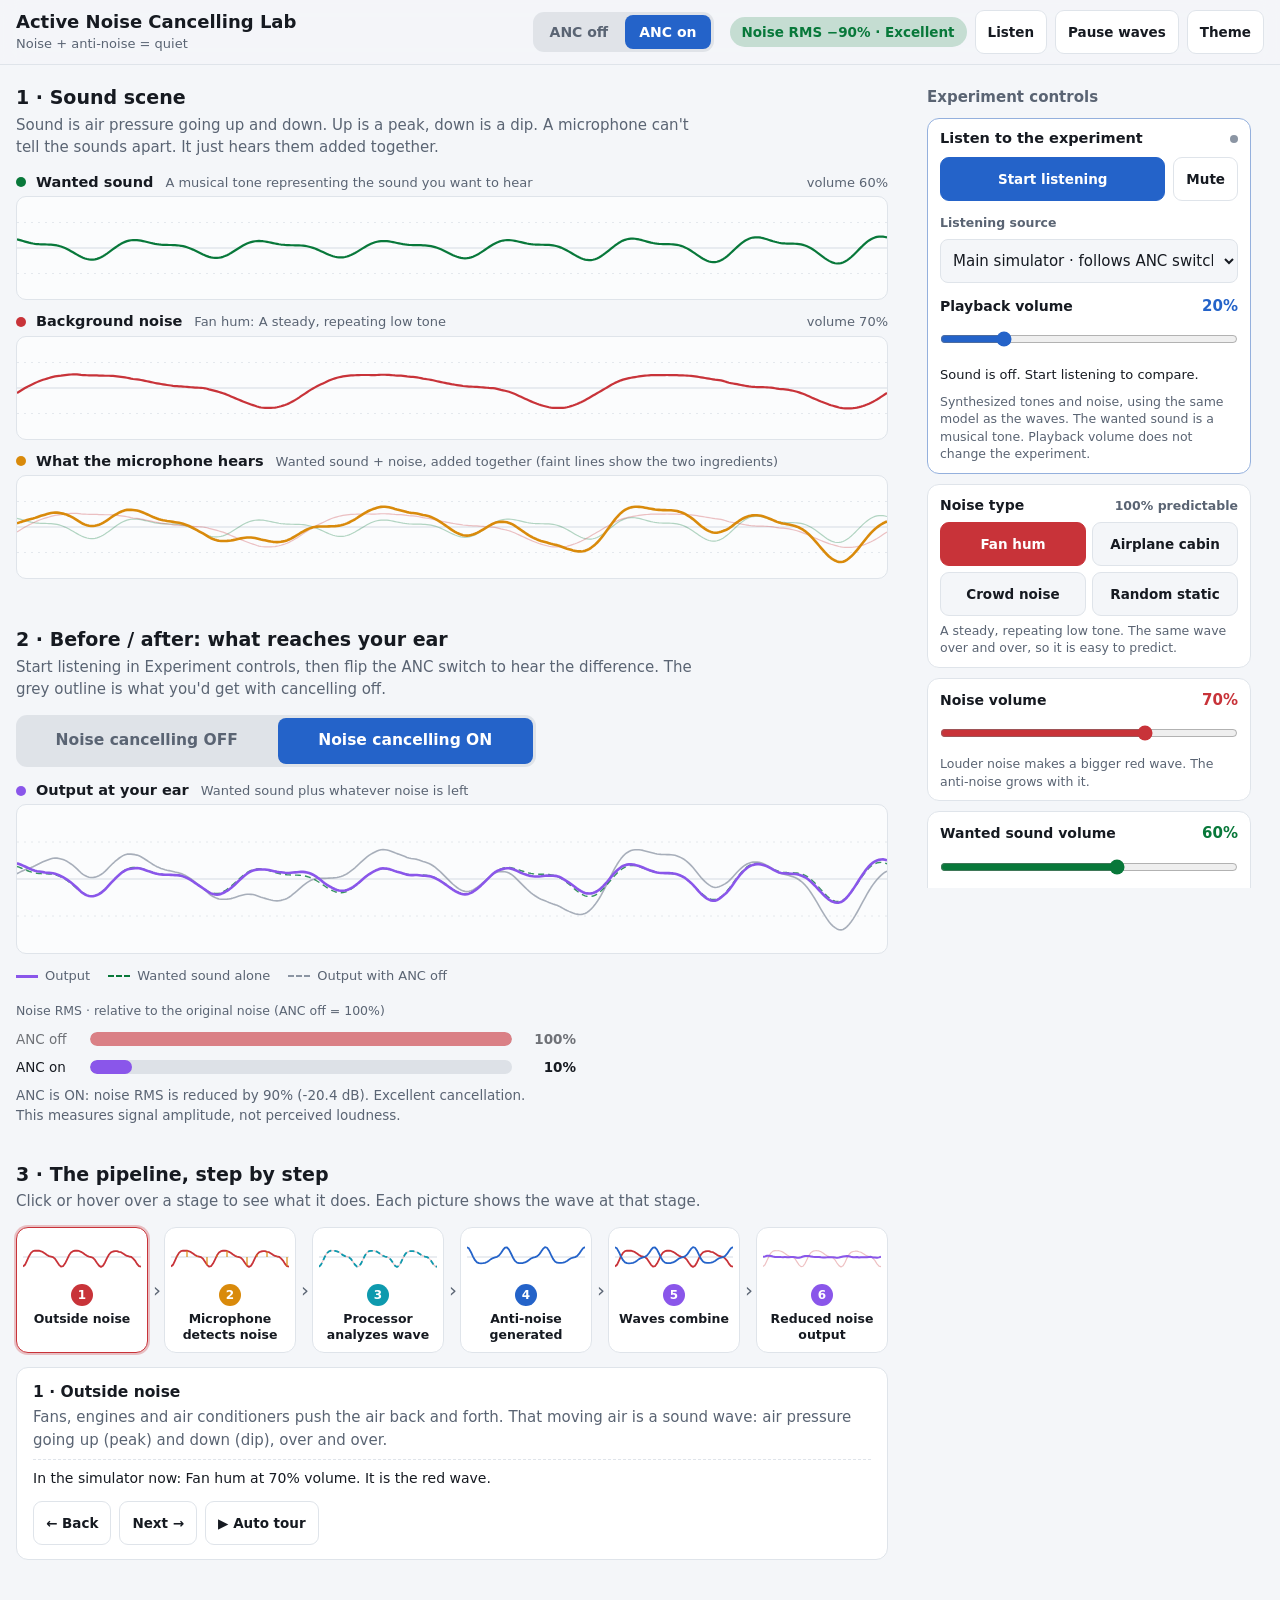
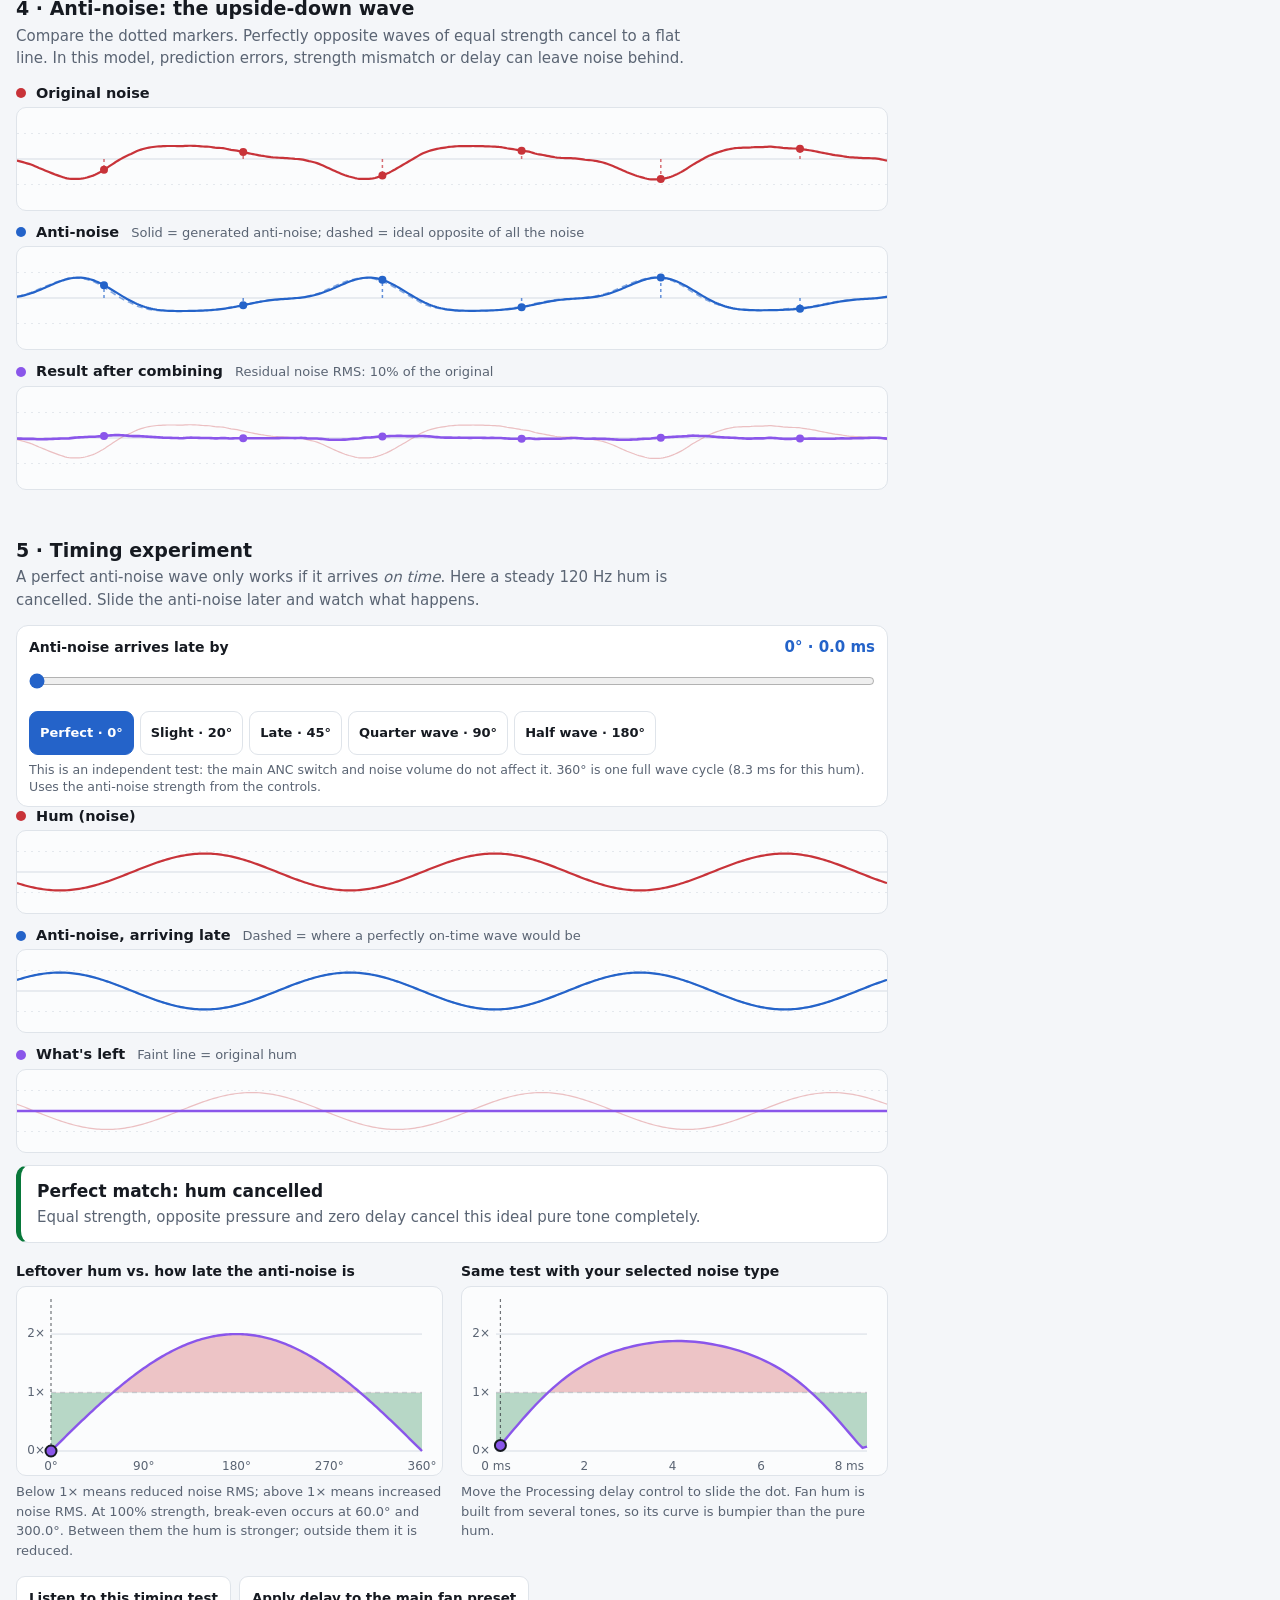
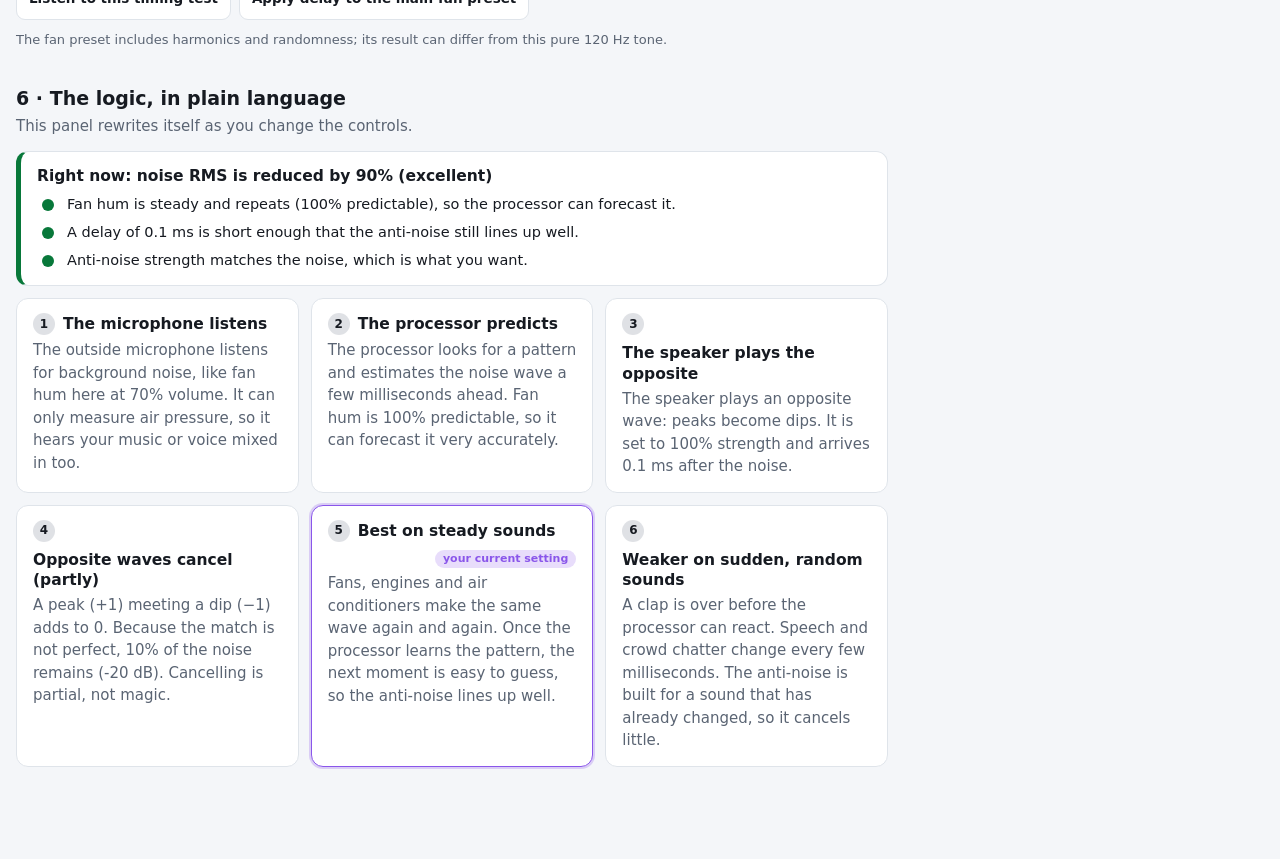
==== lessons/03-noisecancelling/index.html @ a5bebc1d "Add noise cancelling audio playback and fix experiment UI" ====
<!doctype html>
<html lang="en">
<head>
<meta charset="utf-8">
<meta name="viewport" content="width=device-width, initial-scale=1">
<title>Noise Cancelling Lab</title>
<meta name="description" content="An interactive simulator that explains how active noise cancelling works.">
<link rel="stylesheet" href="styles.css?v=20261013">
</head>
<body>

<header class="topbar">
  <div class="brand">
    <h1>Active Noise Cancelling Lab</h1>
    <p>Noise + anti-noise = quiet</p>
  </div>

  <div class="seg anc-toggle" role="group" aria-label="Noise cancelling">
    <button type="button" data-anc="off" aria-pressed="false">ANC off</button>
    <button type="button" data-anc="on" aria-pressed="true">ANC on</button>
  </div>

  <div class="status">
    <span id="pill" class="pill" role="status" aria-live="polite"></span>
    <button type="button" class="btn" id="btn-audio-header" aria-pressed="false" aria-label="Start or stop synthesized audio">Listen</button>
    <button type="button" class="btn" id="btn-pause" aria-pressed="false">Pause waves</button>
    <button type="button" class="btn" id="btn-theme" aria-label="Switch light or dark theme">Theme</button>
  </div>
</header>

<main class="app">

  <!-- 1 · SOUND SCENE -->
  <section id="scene" aria-labelledby="h-scene">
    <h2 id="h-scene">1 · Sound scene</h2>
    <p class="lede">Sound is air pressure going up and down. Up is a peak, down is a dip. A microphone can't tell the sounds apart. It just hears them added together.</p>

    <div class="lane c-wanted">
      <div class="lane-head">
        <span class="dot"></span><h3>Wanted sound</h3>
        <span class="lane-note">A musical tone representing the sound you want to hear</span>
        <output id="v-wanted" class="lane-val"></output>
      </div>
      <canvas class="cv" data-cv="scene-wanted" role="img" aria-label="Animated wanted sound waveform"></canvas>
    </div>

    <div class="lane c-noise">
      <div class="lane-head">
        <span class="dot"></span><h3>Background noise</h3>
        <span class="lane-note" id="n-noise">The sound you want to get rid of</span>
        <output id="v-noise" class="lane-val"></output>
      </div>
      <canvas class="cv" data-cv="scene-noise" role="img" aria-label="Animated background noise waveform"></canvas>
    </div>

    <div class="lane c-mic">
      <div class="lane-head">
        <span class="dot"></span><h3>What the microphone hears</h3>
        <span class="lane-note">Wanted sound + noise, added together (faint lines show the two ingredients)</span>
      </div>
      <canvas class="cv" data-cv="scene-mic" role="img" aria-label="Animated combined waveform of wanted sound plus noise"></canvas>
    </div>
  </section>

  <!-- CONTROLS (sticky column on wide screens) -->
  <aside class="controls" aria-label="Controls">
    <h2>Experiment controls</h2>

    <div class="ctl audio-card" style="--c: var(--anti)">
      <div class="ctl-top"><h3>Listen to the experiment</h3><span class="audio-dot" id="audio-dot" aria-hidden="true"></span></div>
      <div class="audio-actions">
        <button type="button" class="btn primary" id="btn-audio" aria-pressed="false">Start listening</button>
        <button type="button" class="btn" id="btn-mute" aria-pressed="false">Mute</button>
      </div>
      <label for="ctl-source">Listening source</label>
      <select id="ctl-source">
        <option value="main">Main simulator · follows ANC switch</option>
        <option value="timing">Timing test · independent of ANC switch</option>
      </select>
      <div class="ctl-top"><label for="ctl-listen">Playback volume</label><output id="o-listen">20%</output></div>
      <input type="range" id="ctl-listen" min="0" max="100" step="1" value="20" aria-describedby="audio-hint">
      <p id="audio-status" class="audio-status" role="status" aria-live="polite">Sound is off. Start listening to compare.</p>
      <p class="hint" id="audio-hint">Synthesized tones and noise, using the same model as the waves. The wanted sound is a musical tone. Playback volume does not change the experiment.</p>
    </div>

    <div class="ctl" style="--c: var(--noise)">
      <div class="ctl-top"><span class="ctl-name" id="l-type">Noise type</span><output id="v-pred" class="pred"></output></div>
      <div class="types" role="radiogroup" aria-labelledby="l-type">
        <button type="button" class="type-btn" role="radio" data-type="hum">Fan hum</button>
        <button type="button" class="type-btn" role="radio" data-type="cabin">Airplane cabin</button>
        <button type="button" class="type-btn" role="radio" data-type="crowd">Crowd noise</button>
        <button type="button" class="type-btn" role="radio" data-type="static">Random static</button>
      </div>
      <p class="hint" id="h-type"></p>
    </div>

    <div class="ctl" style="--c: var(--noise)">
      <div class="ctl-top"><label for="ctl-noise">Noise volume</label><output id="o-noise"></output></div>
      <input type="range" id="ctl-noise" min="0" max="100" step="1">
      <p class="hint" id="h-noise"></p>
    </div>

    <div class="ctl" style="--c: var(--wanted)">
      <div class="ctl-top"><label for="ctl-wanted">Wanted sound volume</label><output id="o-wanted"></output></div>
      <input type="range" id="ctl-wanted" min="0" max="100" step="1">
      <p class="hint" id="h-wanted"></p>
    </div>

    <div class="ctl" style="--c: var(--anti)">
      <div class="ctl-top"><label for="ctl-strength">Anti-noise strength</label><output id="o-strength"></output></div>
      <input type="range" id="ctl-strength" min="0" max="150" step="1">
      <p class="hint" id="h-strength"></p>
    </div>

    <div class="ctl" style="--c: var(--anti)">
      <div class="ctl-top"><label for="ctl-delay">Processing delay</label><output id="o-delay"></output></div>
      <input type="range" id="ctl-delay" min="0" max="84" step="1">
      <p class="hint" id="h-delay"></p>
    </div>

    <button type="button" class="btn wide" id="btn-reset">Reset all controls</button>
  </aside>

  <!-- 5 · BEFORE / AFTER -->
  <section id="output" aria-labelledby="h-output">
    <h2 id="h-output">2 · Before / after: what reaches your ear</h2>
    <p class="lede">Start listening in Experiment controls, then flip the ANC switch to hear the difference. The grey outline is what you'd get with cancelling off.</p>

    <div class="seg big anc-toggle" role="group" aria-label="Noise cancelling before and after">
      <button type="button" data-anc="off" aria-pressed="false">Noise cancelling OFF</button>
      <button type="button" data-anc="on" aria-pressed="true">Noise cancelling ON</button>
    </div>

    <div class="lane c-out">
      <div class="lane-head">
        <span class="dot"></span><h3>Output at your ear</h3>
        <span class="lane-note" id="n-out"></span>
      </div>
      <canvas class="cv tall" data-cv="out" role="img" aria-label="Animated output waveform at the listener's ear"></canvas>
    </div>

    <div class="legend">
      <span class="key c-out"><i></i>Output</span>
      <span class="key c-wanted"><i class="dashed"></i>Wanted sound alone</span>
      <span class="key c-ghost"><i class="dashed"></i>Output with ANC off</span>
    </div>

    <p class="meter-label">Noise RMS · relative to the original noise (ANC off = 100%)</p>
    <div class="meters">
      <div class="meter c-noise">
        <span>ANC off</span>
        <div class="bar"><i id="bar-off"></i></div>
        <b id="m-off"></b>
      </div>
      <div class="meter c-out">
        <span>ANC on</span>
        <div class="bar"><i id="bar-on"></i></div>
        <b id="m-on"></b>
      </div>
    </div>
    <p class="meter-caption" id="m-caption"></p>
  </section>

  <!-- 2 · PIPELINE -->
  <section id="pipeline" aria-labelledby="h-pipeline">
    <h2 id="h-pipeline">3 · The pipeline, step by step</h2>
    <p class="lede">Click or hover over a stage to see what it does. Each picture shows the wave at that stage.</p>

    <div class="pl-wrap">
      <ol class="pipeline">
        <li class="stage" style="--c: var(--noise)"><button type="button" class="stage-btn" data-stage="0" aria-pressed="true"><canvas class="cv thumb" data-cv="thumb-0" aria-hidden="true"></canvas><span class="stage-text"><span class="stage-num">1</span>Outside noise</span></button></li>
        <li class="stage" style="--c: var(--mic)"><button type="button" class="stage-btn" data-stage="1" aria-pressed="false"><canvas class="cv thumb" data-cv="thumb-1" aria-hidden="true"></canvas><span class="stage-text"><span class="stage-num">2</span>Microphone detects noise</span></button></li>
        <li class="stage" style="--c: var(--proc)"><button type="button" class="stage-btn" data-stage="2" aria-pressed="false"><canvas class="cv thumb" data-cv="thumb-2" aria-hidden="true"></canvas><span class="stage-text"><span class="stage-num">3</span>Processor analyzes wave</span></button></li>
        <li class="stage" style="--c: var(--anti)"><button type="button" class="stage-btn" data-stage="3" aria-pressed="false"><canvas class="cv thumb" data-cv="thumb-3" aria-hidden="true"></canvas><span class="stage-text"><span class="stage-num">4</span>Anti-noise generated</span></button></li>
        <li class="stage" style="--c: var(--out)"><button type="button" class="stage-btn" data-stage="4" aria-pressed="false"><canvas class="cv thumb" data-cv="thumb-4" aria-hidden="true"></canvas><span class="stage-text"><span class="stage-num">5</span>Waves combine</span></button></li>
        <li class="stage" style="--c: var(--out)"><button type="button" class="stage-btn" data-stage="5" aria-pressed="false"><canvas class="cv thumb" data-cv="thumb-5" aria-hidden="true"></canvas><span class="stage-text"><span class="stage-num">6</span>Reduced noise output</span></button></li>
      </ol>
    </div>

    <div class="note stage-detail" id="stage-detail" aria-live="polite">
      <h3 id="sd-title"></h3>
      <p id="sd-body"></p>
      <p class="live" id="sd-live"></p>
      <div class="stage-nav">
        <button type="button" class="btn" id="st-prev">← Back</button>
        <button type="button" class="btn" id="st-next">Next →</button>
        <button type="button" class="btn" id="st-tour" aria-pressed="false">▶ Auto tour</button>
      </div>
    </div>
  </section>

  <!-- 3 · ANTI-NOISE DEMO -->
  <section id="anti" aria-labelledby="h-anti">
    <h2 id="h-anti">4 · Anti-noise: the upside-down wave</h2>
    <p class="lede">Compare the dotted markers. Perfectly opposite waves of equal strength cancel to a flat line. In this model, prediction errors, strength mismatch or delay can leave noise behind.</p>

    <div class="lane c-noise">
      <div class="lane-head"><span class="dot"></span><h3>Original noise</h3></div>
      <canvas class="cv" data-cv="demo-noise" role="img" aria-label="Noise waveform with markers"></canvas>
    </div>
    <div class="lane c-anti">
      <div class="lane-head"><span class="dot"></span><h3>Anti-noise</h3><span class="lane-note">Solid = generated anti-noise; dashed = ideal opposite of all the noise</span></div>
      <canvas class="cv" data-cv="demo-anti" role="img" aria-label="Inverted anti-noise waveform with markers"></canvas>
    </div>
    <div class="lane c-out">
      <div class="lane-head"><span class="dot"></span><h3>Result after combining</h3><span class="lane-note" id="n-demo-result"></span></div>
      <canvas class="cv" data-cv="demo-result" role="img" aria-label="Combined residual noise waveform with markers"></canvas>
    </div>
  </section>

  <!-- 6 · TIMING EXPERIMENT -->
  <section id="timing" aria-labelledby="h-timing">
    <h2 id="h-timing">5 · Timing experiment</h2>
    <p class="lede">A perfect anti-noise wave only works if it arrives <em>on time</em>. Here a steady 120 Hz hum is cancelled. Slide the anti-noise later and watch what happens.</p>

    <div class="ctl" style="--c: var(--anti)">
      <div class="ctl-top"><label for="ctl-tone">Anti-noise arrives late by</label><output id="o-tone"></output></div>
      <input type="range" id="ctl-tone" min="0" max="360" step="1">
      <div class="presets" role="group" aria-label="Timing presets">
        <button type="button" class="btn" data-phase="0">Perfect · 0°</button>
        <button type="button" class="btn" data-phase="20">Slight · 20°</button>
        <button type="button" class="btn" data-phase="45">Late · 45°</button>
        <button type="button" class="btn" data-phase="90">Quarter wave · 90°</button>
        <button type="button" class="btn" data-phase="180">Half wave · 180°</button>
      </div>
      <p class="hint">This is an independent test: the main ANC switch and noise volume do not affect it. 360° is one full wave cycle (8.3 ms for this hum). Uses the anti-noise strength from the controls.</p>
    </div>

    <div class="lane c-noise">
      <div class="lane-head"><span class="dot"></span><h3>Hum (noise)</h3></div>
      <canvas class="cv short" data-cv="tone-noise" role="img" aria-label="Test hum waveform"></canvas>
    </div>
    <div class="lane c-anti">
      <div class="lane-head"><span class="dot"></span><h3>Anti-noise, arriving late</h3><span class="lane-note">Dashed = where a perfectly on-time wave would be</span></div>
      <canvas class="cv short" data-cv="tone-anti" role="img" aria-label="Delayed anti-noise waveform"></canvas>
    </div>
    <div class="lane c-out">
      <div class="lane-head"><span class="dot"></span><h3>What's left</h3><span class="lane-note">Faint line = original hum</span></div>
      <canvas class="cv short" data-cv="tone-result" role="img" aria-label="Resulting waveform after combining"></canvas>
    </div>

    <div class="note verdict" id="tone-verdict" data-level="good" aria-live="polite">
      <h3 id="tv-title"></h3>
      <p id="tv-body"></p>
    </div>

    <div class="charts">
      <figure>
        <figcaption>Leftover hum vs. how late the anti-noise is</figcaption>
        <canvas class="cv chart" data-cv="chart-tone" role="img" aria-label="Chart of leftover noise against timing error for the test hum"></canvas>
        <p class="chart-note" id="chart-tone-note"></p>
      </figure>
      <figure>
        <figcaption>Same test with your selected noise type</figcaption>
        <canvas class="cv chart" data-cv="chart-noise" role="img" aria-label="Chart of leftover noise against processing delay for the selected noise type"></canvas>
        <p class="chart-note" id="chart-noise-note"></p>
      </figure>
    </div>

    <div class="experiment-actions">
      <button type="button" class="btn" id="btn-listen-tone">Listen to this timing test</button>
      <button type="button" class="btn" id="btn-apply">Apply delay to the main fan preset</button>
    </div>
    <p class="chart-note">The fan preset includes harmonics and randomness; its result can differ from this pure 120 Hz tone.</p>
  </section>

  <!-- 7 · LOGIC PANEL -->
  <section id="logic" aria-labelledby="h-logic">
    <h2 id="h-logic">6 · The logic, in plain language</h2>
    <p class="lede">This panel rewrites itself as you change the controls.</p>

    <div class="note why" id="why" data-level="good" aria-live="polite">
      <h3 id="why-title"></h3>
      <ul id="why-list"></ul>
    </div>

    <div class="logic-grid">
      <article class="note" id="lg-1"><h3><span class="n">1</span>The microphone listens</h3><p></p></article>
      <article class="note" id="lg-2"><h3><span class="n">2</span>The processor predicts</h3><p></p></article>
      <article class="note" id="lg-3"><h3><span class="n">3</span>The speaker plays the opposite</h3><p></p></article>
      <article class="note" id="lg-4"><h3><span class="n">4</span>Opposite waves cancel (partly)</h3><p></p></article>
      <article class="note" id="lg-5"><h3><span class="n">5</span>Best on steady sounds</h3><p></p></article>
      <article class="note" id="lg-6"><h3><span class="n">6</span>Weaker on sudden, random sounds</h3><p></p></article>
    </div>
  </section>

</main>

<script type="module" src="app.js?v=20261013"></script>
</body>
</html>
---- lessons/03-noisecancelling/styles.css ----
/* ---------- Design tokens ---------- */
:root {
  --bg: #f4f6f9;
  --surface: #ffffff;
  --ink: #161a21;
  --muted: #5a6473;
  --line: #dfe4ea;
  --lane: #fbfcfd;
  --grid: #d5dbe3;
  --ghost: #8b95a3;

  --wanted: #08783a;
  --noise: #c83339;
  --anti: #2463c9;
  --mic: #d98a0b;
  --out: #8a56ea;
  --proc: #0e9aae;

  --good: #08783a;
  --warn: #986000;
  --bad: #c83339;

  --radius: 12px;
  --selected-ink: #fff;
  --topbar-height: 64px;
  color-scheme: light;
}

@media (prefers-color-scheme: dark) {
  :root:not([data-theme="light"]) {
    --bg: #0e1217;
    --surface: #171c23;
    --ink: #e9edf3;
    --muted: #9aa5b4;
    --line: #29313c;
    --lane: #12171d;
    --grid: #2a323d;
    --ghost: #7d8795;
    --wanted: #3ddc84;
    --noise: #ff6b70;
    --anti: #5b9bff;
    --mic: #f2b13c;
    --out: #b793ff;
    --proc: #39c6d8;
    --good: #3ddc84;
    --warn: #f2b13c;
    --bad: #ff6b70;
    --selected-ink: #101318;
    color-scheme: dark;
  }
}
:root[data-theme="dark"] {
  --bg: #0e1217;
  --surface: #171c23;
  --ink: #e9edf3;
  --muted: #9aa5b4;
  --line: #29313c;
  --lane: #12171d;
  --grid: #2a323d;
  --ghost: #7d8795;
  --wanted: #3ddc84;
  --noise: #ff6b70;
  --anti: #5b9bff;
  --mic: #f2b13c;
  --out: #b793ff;
  --proc: #39c6d8;
  --good: #3ddc84;
  --warn: #f2b13c;
  --bad: #ff6b70;
  --selected-ink: #101318;
  color-scheme: dark;
}

/* ---------- Base ---------- */
* { box-sizing: border-box; }

body {
  margin: 0;
  background: var(--bg);
  color: var(--ink);
  font: 15px/1.5 system-ui, -apple-system, "Segoe UI", Roboto, Helvetica, Arial, sans-serif;
  -webkit-text-size-adjust: 100%;
}

h1, h2, h3, p, ul, figure { margin: 0; }
h2 { font-size: 19px; line-height: 1.3; margin-bottom: 4px; }
h3 { font-size: 14.5px; line-height: 1.3; }
button { font: inherit; color: inherit; }
output { font-variant-numeric: tabular-nums; }
select, input { font: inherit; }
button, select, input[type="range"] { touch-action: manipulation; }
button:disabled { opacity: .65; cursor: wait; }
section { scroll-margin-top: calc(var(--topbar-height) + 16px); }

.sr-only {
  position: absolute; width: 1px; height: 1px; overflow: hidden;
  clip: rect(0 0 0 0); white-space: nowrap;
}

:focus-visible { outline: 3px solid color-mix(in srgb, var(--anti) 70%, transparent); outline-offset: 2px; }

/* colour hooks: a class sets --c for dots, bars and legends */
.c-wanted { --c: var(--wanted); }
.c-noise  { --c: var(--noise); }
.c-anti   { --c: var(--anti); }
.c-mic    { --c: var(--mic); }
.c-out    { --c: var(--out); }
.c-ghost  { --c: var(--ghost); }

/* ---------- Top bar ---------- */
.topbar {
  position: sticky; top: 0; z-index: 20;
  display: flex; flex-wrap: wrap; align-items: center; gap: 10px 16px;
  padding: 10px 16px;
  background: color-mix(in srgb, var(--bg) 90%, transparent);
  backdrop-filter: blur(10px);
  border-bottom: 1px solid var(--line);
}
.brand { flex: 1 1 220px; min-width: 0; }
.brand h1 { font-size: 18px; line-height: 1.25; }
.brand p { font-size: 13px; color: var(--muted); }
.status { display: flex; flex-wrap: wrap; align-items: center; gap: 8px; }

.pill {
  display: inline-block; padding: 5px 12px; border-radius: 999px;
  font-size: 13.5px; font-weight: 650; font-variant-numeric: tabular-nums;
  background: color-mix(in srgb, var(--ghost) 18%, transparent); color: var(--ink);
  white-space: nowrap;
}
.pill[data-level="good"] { background: color-mix(in srgb, var(--good) 20%, transparent); color: var(--good); }
.pill[data-level="warn"] { background: color-mix(in srgb, var(--warn) 22%, transparent); color: var(--warn); }
.pill[data-level="bad"]  { background: color-mix(in srgb, var(--bad) 20%, transparent); color: var(--bad); }

.btn {
  min-height: 44px; padding: 8px 12px; border-radius: 9px; cursor: pointer;
  border: 1px solid var(--line); background: var(--surface); font-size: 13.5px; font-weight: 550;
}
.btn:hover { border-color: var(--ghost); }
.btn[aria-pressed="true"] { background: var(--ink); color: var(--bg); border-color: var(--ink); }
.btn.wide { width: 100%; }

/* Segmented switch (ANC on/off) */
.seg { display: inline-flex; padding: 3px; gap: 3px; border-radius: 11px; background: color-mix(in srgb, var(--ghost) 20%, transparent); }
.seg button {
  min-height: 34px; padding: 5px 14px; border: 0; border-radius: 8px; background: transparent;
  font-weight: 650; font-size: 14px; cursor: pointer; color: var(--muted);
}
.seg button[aria-pressed="true"] { color: var(--selected-ink); }
.seg button[data-anc="on"][aria-pressed="true"] { background: var(--anti); }
.seg button[data-anc="off"][aria-pressed="true"] { background: var(--noise); }
.seg.big { display: flex; max-width: 520px; margin-bottom: 14px; }
.seg.big button { flex: 1; min-height: 46px; font-size: 15.5px; }

/* ---------- Layout ---------- */
.app {
  max-width: 1280px; margin: 0 auto; padding: 20px 16px 56px;
  display: grid; grid-template-columns: minmax(0, 1fr); gap: 36px;
}
.app > section, .controls { min-width: 0; }
.app > section + section { padding-top: 0; }
.lede { color: var(--muted); max-width: 72ch; margin-bottom: 14px; }

@media (min-width: 1000px) {
  .app { grid-template-columns: minmax(0, 1fr) 340px; column-gap: 36px; }
  .app > section { grid-column: 1; }
  .controls {
    grid-column: 2; grid-row: 1 / span 7;
    position: sticky; top: calc(var(--topbar-height) + 16px); align-self: start;
    max-height: calc(100dvh - var(--topbar-height) - 32px); overflow-y: auto; padding: 3px;
    scrollbar-width: thin; scrollbar-gutter: stable;
  }
}
@media (max-width: 720px) {
  .topbar { position: static; }
}

/* ---------- Waveform lanes ---------- */
.lane { margin-bottom: 12px; }
.lane-head { display: flex; flex-wrap: wrap; align-items: baseline; gap: 2px 10px; margin-bottom: 4px; }
.lane-head h3 { margin-right: 2px; }
.lane-note { color: var(--muted); font-size: 13px; flex: 1 1 220px; min-width: 0; }
.lane-val { font-size: 13px; color: var(--muted); }
.dot { width: 10px; height: 10px; border-radius: 50%; background: var(--c); align-self: center; flex: none; }

canvas.cv {
  display: block; width: 100%; height: 104px;
  background: var(--lane); border: 1px solid var(--line); border-radius: 10px;
}
canvas.cv.tall { height: 150px; }
canvas.cv.short { height: 84px; }
canvas.cv.chart { height: 190px; }

.legend { display: flex; flex-wrap: wrap; gap: 6px 18px; margin: 2px 0 16px; font-size: 13px; color: var(--muted); }
.key { display: inline-flex; align-items: center; gap: 7px; }
.key i { width: 22px; height: 0; border-top: 3px solid var(--c); }
.key i.dashed { border-top-style: dashed; border-top-width: 2px; }

/* ---------- Meters ---------- */
.meters { display: grid; gap: 8px; max-width: 560px; }
.meter { display: grid; grid-template-columns: 64px minmax(0, 1fr) 54px; align-items: center; gap: 10px; font-size: 13.5px; }
.meter b { font-variant-numeric: tabular-nums; text-align: right; }
.bar { height: 14px; border-radius: 7px; background: color-mix(in srgb, var(--ghost) 22%, transparent); overflow: hidden; }
.bar i { display: block; height: 100%; width: 0; background: var(--c); border-radius: 7px; transition: width .25s ease; }
.meter-caption { margin-top: 8px; color: var(--muted); font-size: 13.5px; max-width: 60ch; }

/* ---------- Controls (each one is a card) ---------- */
.controls { display: grid; gap: 10px; }
.controls > h2 { font-size: 15px; color: var(--muted); margin-bottom: 0; }
.ctl { background: var(--surface); border: 1px solid var(--line); border-radius: var(--radius); padding: 10px 12px; }
.ctl-top { display: flex; flex-wrap: wrap; justify-content: space-between; align-items: baseline; gap: 4px 8px; }
.ctl label, .ctl-name { font-weight: 650; font-size: 14px; }
.ctl-top output { font-weight: 650; color: var(--c); }
.ctl input[type="range"] { display: block; width: 100%; height: 44px; margin: 0; accent-color: var(--c); cursor: pointer; }
.hint { font-size: 12.5px; line-height: 1.4; color: var(--muted); min-height: 2.8em; }
.pred { font-size: 12.5px; font-weight: 600; color: var(--muted) !important; }

.types { display: grid; grid-template-columns: 1fr 1fr; gap: 6px; margin: 6px 0; }
.type-btn {
  min-height: 44px; padding: 6px 8px; border-radius: 9px; cursor: pointer;
  border: 1px solid var(--line); background: var(--bg); font-size: 13.5px; font-weight: 550;
}
.type-btn[aria-checked="true"] { background: var(--noise); border-color: var(--noise); color: var(--selected-ink); }
:root[data-theme="dark"] .type-btn[aria-checked="true"] { color: #1a0b0c; }

/* ---------- Pipeline ---------- */
.pl-wrap { container-type: inline-size; margin-bottom: 14px; }
.pipeline { list-style: none; margin: 0; padding: 0; display: grid; gap: 20px; }
.stage { position: relative; }
.stage:not(:last-child)::after {
  content: "↓"; position: absolute; left: 34px; bottom: -19px;
  color: var(--muted); font-size: 16px; line-height: 1; pointer-events: none;
}
.stage-btn {
  display: grid; grid-template-columns: 104px minmax(0, 1fr); gap: 12px; align-items: center;
  width: 100%; padding: 8px 12px; text-align: left; cursor: pointer;
  background: var(--surface); border: 1px solid var(--line); border-radius: var(--radius);
  transition: border-color .15s, box-shadow .15s;
}
.stage-btn:hover { border-color: var(--c); }
.stage-btn[aria-pressed="true"] {
  border-color: var(--c); box-shadow: 0 0 0 2px color-mix(in srgb, var(--c) 28%, transparent);
}
canvas.cv.thumb { height: 42px; border: 0; background: transparent; border-radius: 0; }
.stage-text { display: flex; align-items: center; gap: 8px; font-size: 13.5px; font-weight: 600; line-height: 1.25; }
.stage-num {
  flex: none; width: 22px; height: 22px; border-radius: 50%;
  display: grid; place-items: center; font-size: 12px; font-weight: 700;
  background: var(--c); color: #fff;
}
:root[data-theme="dark"] .stage-num { color: #101318; }
@media (prefers-color-scheme: dark) { :root:not([data-theme="light"]) .stage-num { color: #101318; } }

@container (min-width: 640px) {
  .pipeline { grid-template-columns: repeat(6, minmax(0, 1fr)); gap: 16px; }
  .stage:not(:last-child)::after { content: "›"; left: auto; right: -13px; bottom: auto; top: 50%; transform: translateY(-50%); font-size: 20px; }
  .stage-btn { grid-template-columns: 1fr; gap: 6px; padding: 8px 6px 10px; text-align: center; height: 100%; align-content: start; }
  .stage-text { flex-direction: column; gap: 5px; font-size: 12.5px; }
}

/* ---------- Explanation panels (cards) ---------- */
.note { background: var(--surface); border: 1px solid var(--line); border-radius: var(--radius); padding: 14px 16px; }
.note h3 { font-size: 15.5px; margin-bottom: 4px; }
.note p { color: var(--muted); }
.stage-detail .live { margin-top: 8px; padding-top: 8px; border-top: 1px dashed var(--line); color: var(--ink); font-size: 14px; }
.stage-nav { display: flex; flex-wrap: wrap; gap: 8px; margin-top: 12px; }

/* ---------- Timing experiment ---------- */
.presets { display: flex; flex-wrap: wrap; gap: 6px; margin: 8px 0 6px; }
.presets .btn { font-size: 13px; padding: 5px 10px; }
.presets .btn[aria-pressed="true"] { background: var(--anti); border-color: var(--anti); color: #fff; }

.verdict { border-left: 5px solid var(--good); margin: 4px 0 18px; }
.verdict[data-level="warn"] { border-left-color: var(--warn); }
.verdict[data-level="bad"]  { border-left-color: var(--bad); }
.verdict[data-level="neutral"] { border-left-color: var(--ghost); }
.verdict h3 { font-size: 17px; }

.charts { display: grid; gap: 18px; grid-template-columns: repeat(auto-fit, minmax(min(100%, 290px), 1fr)); margin-bottom: 16px; }
.charts figure { min-width: 0; }
figcaption { font-weight: 650; font-size: 14px; margin-bottom: 4px; }
.chart-note { margin-top: 6px; font-size: 13px; color: var(--muted); }

/* ---------- Logic panel ---------- */
.why { border-left: 5px solid var(--good); margin-bottom: 12px; }
.why[data-level="warn"] { border-left-color: var(--warn); }
.why[data-level="bad"]  { border-left-color: var(--bad); }
.why[data-level="neutral"] { border-left-color: var(--ghost); }
.why ul { list-style: none; padding: 0; margin-top: 8px; display: grid; gap: 6px; }
.why li { display: grid; grid-template-columns: 22px minmax(0, 1fr); gap: 8px; color: var(--ink); font-size: 14.5px; }
.why li::before {
  content: ""; width: 12px; height: 12px; border-radius: 50%; margin-top: 5px; justify-self: center;
  background: var(--ghost);
}
.why li[data-level="good"]::before { background: var(--good); }
.why li[data-level="warn"]::before { background: var(--warn); }
.why li[data-level="bad"]::before  { background: var(--bad); }

.logic-grid { display: grid; gap: 12px; grid-template-columns: repeat(auto-fit, minmax(min(100%, 250px), 1fr)); }
.logic-grid .note { position: relative; }
.logic-grid h3 { display: flex; flex-wrap: wrap; align-items: center; gap: 8px; }
.n {
  flex: none; width: 22px; height: 22px; border-radius: 50%; display: grid; place-items: center;
  font-size: 12px; font-weight: 700; background: color-mix(in srgb, var(--ghost) 28%, transparent);
}
.logic-grid .note[data-here="true"] { border-color: var(--out); box-shadow: 0 0 0 2px color-mix(in srgb, var(--out) 25%, transparent); }
.logic-grid .note[data-here="true"] h3::after {
  content: "your current setting"; margin-left: auto; font-size: 11px; font-weight: 650;
  padding: 2px 8px; border-radius: 999px; background: color-mix(in srgb, var(--out) 20%, transparent); color: var(--out);
}

@media (max-width: 560px) {
  .brand h1 { font-size: 16.5px; }
  .meter { grid-template-columns: 56px minmax(0, 1fr) 48px; gap: 8px; }
  .seg.big button { font-size: 14px; padding: 5px 8px; }
  .logic-grid .note[data-here="true"] h3::after { display: none; }
}

@media (prefers-reduced-motion: reduce) {
  * { transition: none !important; }
}

/* Listening controls and compact-screen fixes */
.audio-card { border-color: color-mix(in srgb, var(--anti) 40%, var(--line)); }
.audio-actions, .experiment-actions { display: flex; flex-wrap: wrap; gap: 8px; margin: 10px 0; }
.audio-actions .primary { flex: 1; background: var(--anti); border-color: var(--anti); color: var(--selected-ink); }
.audio-card select { display: block; width: 100%; min-width: 0; min-height: 44px; padding: 8px; margin: 5px 0 12px; background: var(--bg); color: var(--ink); border: 1px solid var(--line); border-radius: 8px; }
.audio-card > label { font-size: 12.5px; color: var(--muted); }
.audio-status { font-size: 13px; margin: 4px 0 8px; overflow-wrap: anywhere; }
.audio-status[data-error="true"] { color: var(--bad); }
.audio-dot { width: 8px; height: 8px; border-radius: 50%; background: var(--ghost); }
.audio-dot[data-playing="true"] { background: var(--good); box-shadow: 0 0 0 3px color-mix(in srgb, var(--good) 15%, transparent); }
.meter-label { color: var(--muted); font-size: 12.5px; margin-bottom: 8px; }
.presets .btn[aria-pressed="true"] { color: var(--selected-ink); }
@media (max-width: 560px) {
  .app { gap: 28px; padding-inline: 12px; }
  .topbar { padding: 12px; gap: 10px; }
  .topbar > .seg { flex: 1; }
  .topbar > .seg button { flex: 1; min-height: 44px; }
  .status { width: 100%; }
  .status .pill { flex: 1 1 100%; white-space: normal; text-align: center; }
  .status .btn { flex: 1; min-width: 0; padding-inline: 8px; font-size: 12px; }
  .lane-head { gap: 4px 8px; }
  .lane-note { flex-basis: 100%; order: 1; }
  .lane-val { margin-left: auto; }
  .seg.big { width: 100%; }
  .experiment-actions .btn { width: 100%; }
  section { scroll-margin-top: 12px; }
}
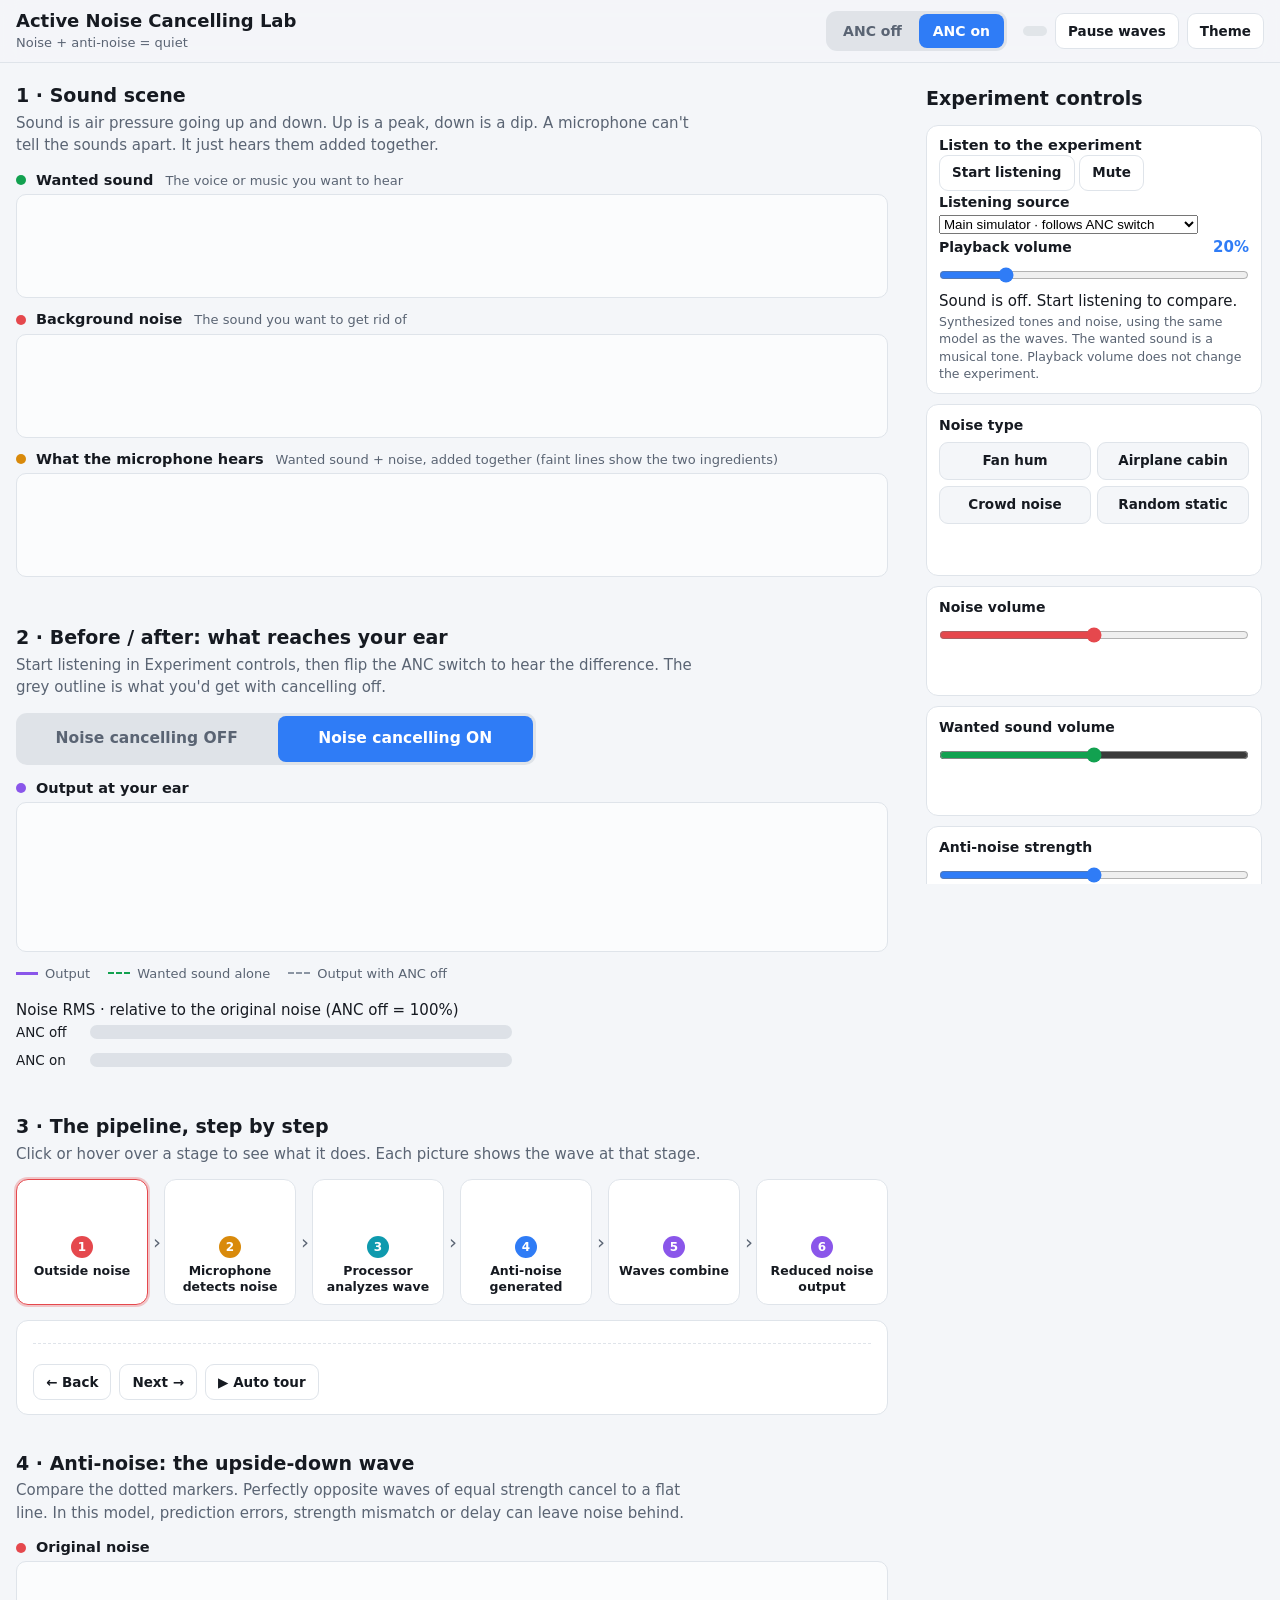
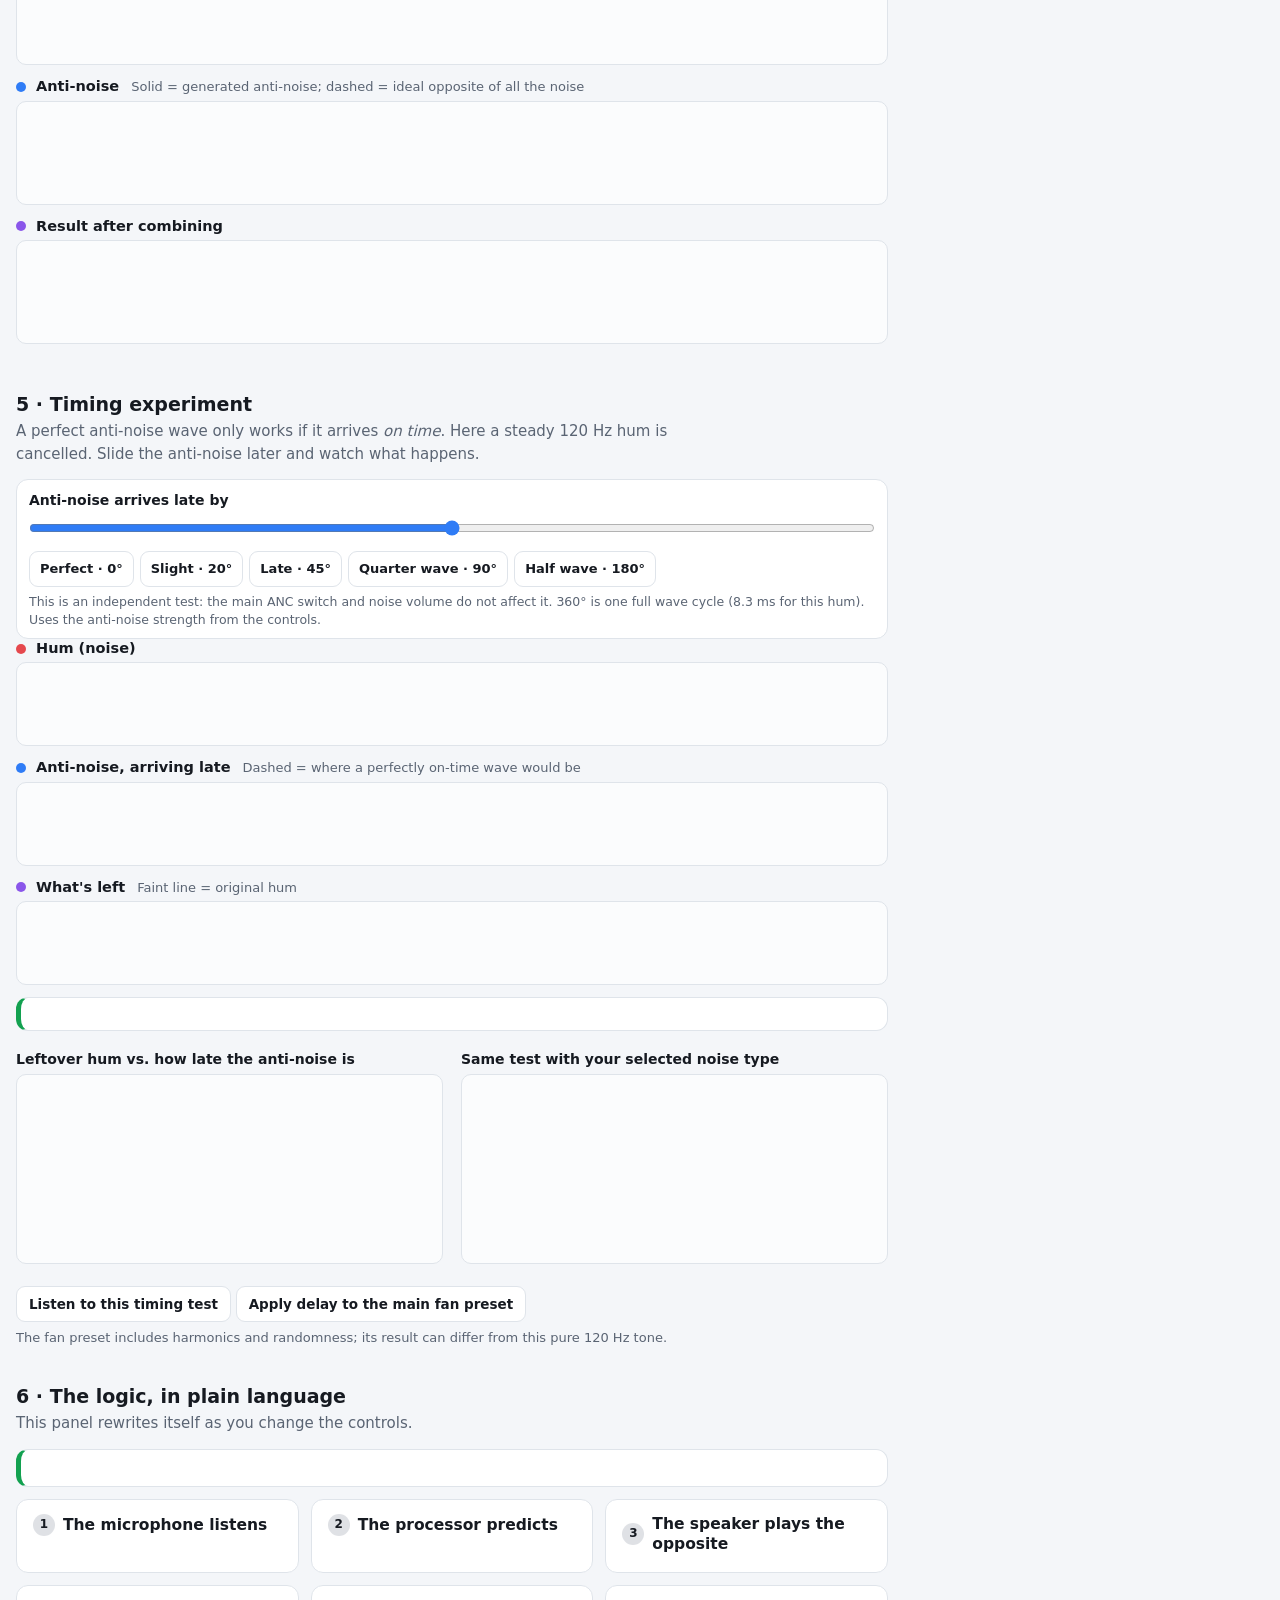
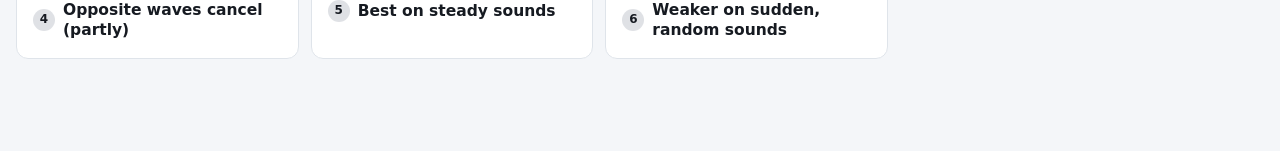
==== commit 8fb0658e: "Save current noise cancelling demo revision" ====
--- a/lessons/03-noisecancelling/index.html
+++ b/lessons/03-noisecancelling/index.html
@@ -22,7 +22,6 @@
 
   <div class="status">
     <span id="pill" class="pill" role="status" aria-live="polite"></span>
-    <button type="button" class="btn" id="btn-audio-header" aria-pressed="false" aria-label="Start or stop synthesized audio">Listen</button>
     <button type="button" class="btn" id="btn-pause" aria-pressed="false">Pause waves</button>
     <button type="button" class="btn" id="btn-theme" aria-label="Switch light or dark theme">Theme</button>
   </div>
@@ -38,7 +37,7 @@
     <div class="lane c-wanted">
       <div class="lane-head">
         <span class="dot"></span><h3>Wanted sound</h3>
-        <span class="lane-note">A musical tone representing the sound you want to hear</span>
+        <span class="lane-note">The voice or music you want to hear</span>
         <output id="v-wanted" class="lane-val"></output>
       </div>
       <canvas class="cv" data-cv="scene-wanted" role="img" aria-label="Animated wanted sound waveform"></canvas>
--- a/lessons/03-noisecancelling/styles.css
+++ b/lessons/03-noisecancelling/styles.css
@@ -9,20 +9,18 @@
   --grid: #d5dbe3;
   --ghost: #8b95a3;
 
-  --wanted: #08783a;
-  --noise: #c83339;
-  --anti: #2463c9;
+  --wanted: #12a150;
+  --noise: #e5484d;
+  --anti: #2f7cf6;
   --mic: #d98a0b;
   --out: #8a56ea;
   --proc: #0e9aae;
 
-  --good: #08783a;
-  --warn: #986000;
-  --bad: #c83339;
+  --good: #12a150;
+  --warn: #c77a05;
+  --bad: #d63a40;
 
   --radius: 12px;
-  --selected-ink: #fff;
-  --topbar-height: 64px;
   color-scheme: light;
 }
 
@@ -45,7 +43,6 @@
     --good: #3ddc84;
     --warn: #f2b13c;
     --bad: #ff6b70;
-    --selected-ink: #101318;
     color-scheme: dark;
   }
 }
@@ -67,7 +64,6 @@
   --good: #3ddc84;
   --warn: #f2b13c;
   --bad: #ff6b70;
-  --selected-ink: #101318;
   color-scheme: dark;
 }
 
@@ -87,10 +83,6 @@
 h3 { font-size: 14.5px; line-height: 1.3; }
 button { font: inherit; color: inherit; }
 output { font-variant-numeric: tabular-nums; }
-select, input { font: inherit; }
-button, select, input[type="range"] { touch-action: manipulation; }
-button:disabled { opacity: .65; cursor: wait; }
-section { scroll-margin-top: calc(var(--topbar-height) + 16px); }
 
 .sr-only {
   position: absolute; width: 1px; height: 1px; overflow: hidden;
@@ -132,7 +124,7 @@
 .pill[data-level="bad"]  { background: color-mix(in srgb, var(--bad) 20%, transparent); color: var(--bad); }
 
 .btn {
-  min-height: 44px; padding: 8px 12px; border-radius: 9px; cursor: pointer;
+  min-height: 36px; padding: 6px 12px; border-radius: 9px; cursor: pointer;
   border: 1px solid var(--line); background: var(--surface); font-size: 13.5px; font-weight: 550;
 }
 .btn:hover { border-color: var(--ghost); }
@@ -145,7 +137,7 @@
   min-height: 34px; padding: 5px 14px; border: 0; border-radius: 8px; background: transparent;
   font-weight: 650; font-size: 14px; cursor: pointer; color: var(--muted);
 }
-.seg button[aria-pressed="true"] { color: var(--selected-ink); }
+.seg button[aria-pressed="true"] { color: #fff; }
 .seg button[data-anc="on"][aria-pressed="true"] { background: var(--anti); }
 .seg button[data-anc="off"][aria-pressed="true"] { background: var(--noise); }
 .seg.big { display: flex; max-width: 520px; margin-bottom: 14px; }
@@ -156,7 +148,7 @@
   max-width: 1280px; margin: 0 auto; padding: 20px 16px 56px;
   display: grid; grid-template-columns: minmax(0, 1fr); gap: 36px;
 }
-.app > section, .controls { min-width: 0; }
+.app > section { min-width: 0; }
 .app > section + section { padding-top: 0; }
 .lede { color: var(--muted); max-width: 72ch; margin-bottom: 14px; }
 
@@ -165,9 +157,8 @@
   .app > section { grid-column: 1; }
   .controls {
     grid-column: 2; grid-row: 1 / span 7;
-    position: sticky; top: calc(var(--topbar-height) + 16px); align-self: start;
-    max-height: calc(100dvh - var(--topbar-height) - 32px); overflow-y: auto; padding: 3px;
-    scrollbar-width: thin; scrollbar-gutter: stable;
+    position: sticky; top: 84px; align-self: start;
+    max-height: calc(100vh - 100px); overflow-y: auto; padding: 2px;
   }
 }
 @media (max-width: 720px) {
@@ -205,21 +196,20 @@
 
 /* ---------- Controls (each one is a card) ---------- */
 .controls { display: grid; gap: 10px; }
-.controls > h2 { font-size: 15px; color: var(--muted); margin-bottom: 0; }
 .ctl { background: var(--surface); border: 1px solid var(--line); border-radius: var(--radius); padding: 10px 12px; }
-.ctl-top { display: flex; flex-wrap: wrap; justify-content: space-between; align-items: baseline; gap: 4px 8px; }
+.ctl-top { display: flex; justify-content: space-between; align-items: baseline; gap: 8px; }
 .ctl label, .ctl-name { font-weight: 650; font-size: 14px; }
 .ctl-top output { font-weight: 650; color: var(--c); }
-.ctl input[type="range"] { display: block; width: 100%; height: 44px; margin: 0; accent-color: var(--c); cursor: pointer; }
+.ctl input[type="range"] { display: block; width: 100%; height: 30px; margin: 2px 0 0; accent-color: var(--c); }
 .hint { font-size: 12.5px; line-height: 1.4; color: var(--muted); min-height: 2.8em; }
 .pred { font-size: 12.5px; font-weight: 600; color: var(--muted) !important; }
 
 .types { display: grid; grid-template-columns: 1fr 1fr; gap: 6px; margin: 6px 0; }
 .type-btn {
-  min-height: 44px; padding: 6px 8px; border-radius: 9px; cursor: pointer;
+  min-height: 38px; padding: 4px 8px; border-radius: 9px; cursor: pointer;
   border: 1px solid var(--line); background: var(--bg); font-size: 13.5px; font-weight: 550;
 }
-.type-btn[aria-checked="true"] { background: var(--noise); border-color: var(--noise); color: var(--selected-ink); }
+.type-btn[aria-checked="true"] { background: var(--noise); border-color: var(--noise); color: #fff; }
 :root[data-theme="dark"] .type-btn[aria-checked="true"] { color: #1a0b0c; }
 
 /* ---------- Pipeline ---------- */
@@ -275,8 +265,7 @@
 .verdict[data-level="neutral"] { border-left-color: var(--ghost); }
 .verdict h3 { font-size: 17px; }
 
-.charts { display: grid; gap: 18px; grid-template-columns: repeat(auto-fit, minmax(min(100%, 290px), 1fr)); margin-bottom: 16px; }
-.charts figure { min-width: 0; }
+.charts { display: grid; gap: 18px; grid-template-columns: repeat(auto-fit, minmax(290px, 1fr)); margin-bottom: 16px; }
 figcaption { font-weight: 650; font-size: 14px; margin-bottom: 4px; }
 .chart-note { margin-top: 6px; font-size: 13px; color: var(--muted); }
 
@@ -295,9 +284,9 @@
 .why li[data-level="warn"]::before { background: var(--warn); }
 .why li[data-level="bad"]::before  { background: var(--bad); }
 
-.logic-grid { display: grid; gap: 12px; grid-template-columns: repeat(auto-fit, minmax(min(100%, 250px), 1fr)); }
+.logic-grid { display: grid; gap: 12px; grid-template-columns: repeat(auto-fit, minmax(250px, 1fr)); }
 .logic-grid .note { position: relative; }
-.logic-grid h3 { display: flex; flex-wrap: wrap; align-items: center; gap: 8px; }
+.logic-grid h3 { display: flex; align-items: center; gap: 8px; }
 .n {
   flex: none; width: 22px; height: 22px; border-radius: 50%; display: grid; place-items: center;
   font-size: 12px; font-weight: 700; background: color-mix(in srgb, var(--ghost) 28%, transparent);
@@ -318,31 +307,3 @@
 @media (prefers-reduced-motion: reduce) {
   * { transition: none !important; }
 }
-
-/* Listening controls and compact-screen fixes */
-.audio-card { border-color: color-mix(in srgb, var(--anti) 40%, var(--line)); }
-.audio-actions, .experiment-actions { display: flex; flex-wrap: wrap; gap: 8px; margin: 10px 0; }
-.audio-actions .primary { flex: 1; background: var(--anti); border-color: var(--anti); color: var(--selected-ink); }
-.audio-card select { display: block; width: 100%; min-width: 0; min-height: 44px; padding: 8px; margin: 5px 0 12px; background: var(--bg); color: var(--ink); border: 1px solid var(--line); border-radius: 8px; }
-.audio-card > label { font-size: 12.5px; color: var(--muted); }
-.audio-status { font-size: 13px; margin: 4px 0 8px; overflow-wrap: anywhere; }
-.audio-status[data-error="true"] { color: var(--bad); }
-.audio-dot { width: 8px; height: 8px; border-radius: 50%; background: var(--ghost); }
-.audio-dot[data-playing="true"] { background: var(--good); box-shadow: 0 0 0 3px color-mix(in srgb, var(--good) 15%, transparent); }
-.meter-label { color: var(--muted); font-size: 12.5px; margin-bottom: 8px; }
-.presets .btn[aria-pressed="true"] { color: var(--selected-ink); }
-@media (max-width: 560px) {
-  .app { gap: 28px; padding-inline: 12px; }
-  .topbar { padding: 12px; gap: 10px; }
-  .topbar > .seg { flex: 1; }
-  .topbar > .seg button { flex: 1; min-height: 44px; }
-  .status { width: 100%; }
-  .status .pill { flex: 1 1 100%; white-space: normal; text-align: center; }
-  .status .btn { flex: 1; min-width: 0; padding-inline: 8px; font-size: 12px; }
-  .lane-head { gap: 4px 8px; }
-  .lane-note { flex-basis: 100%; order: 1; }
-  .lane-val { margin-left: auto; }
-  .seg.big { width: 100%; }
-  .experiment-actions .btn { width: 100%; }
-  section { scroll-margin-top: 12px; }
-}
